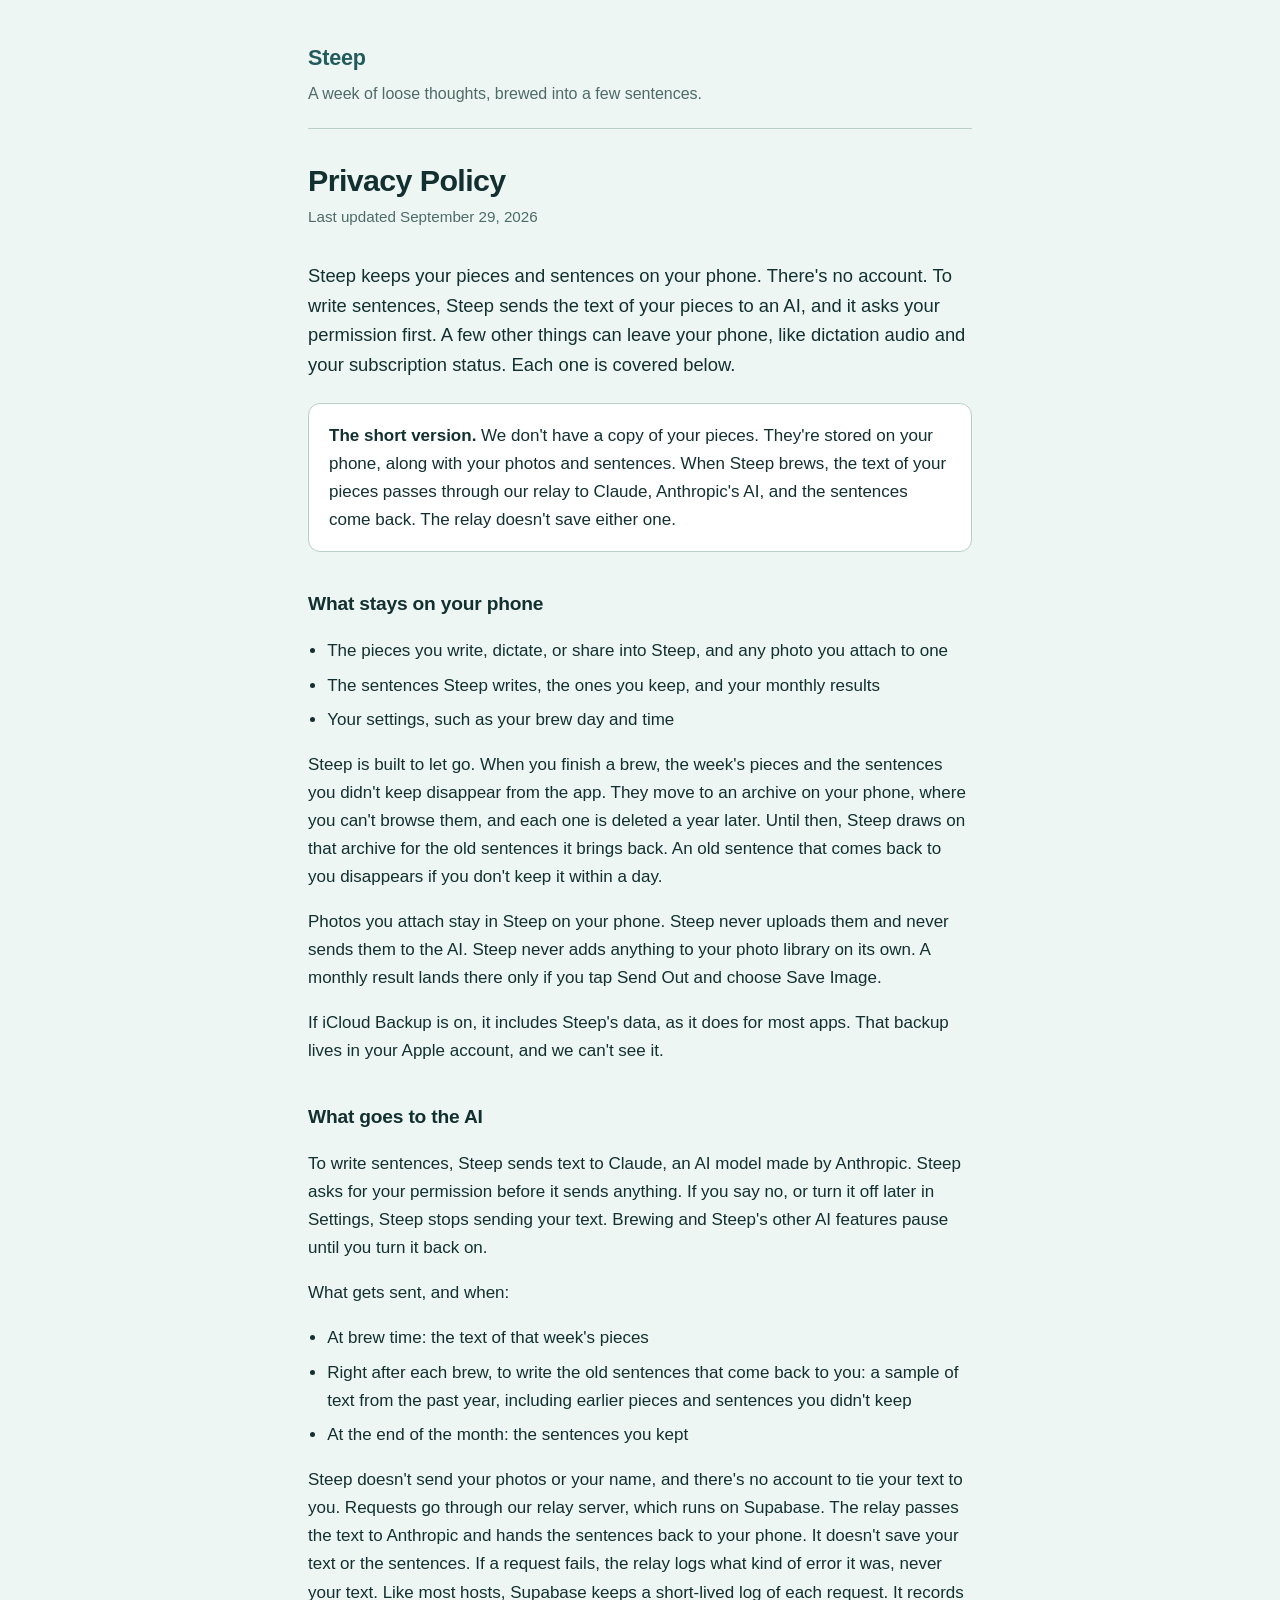
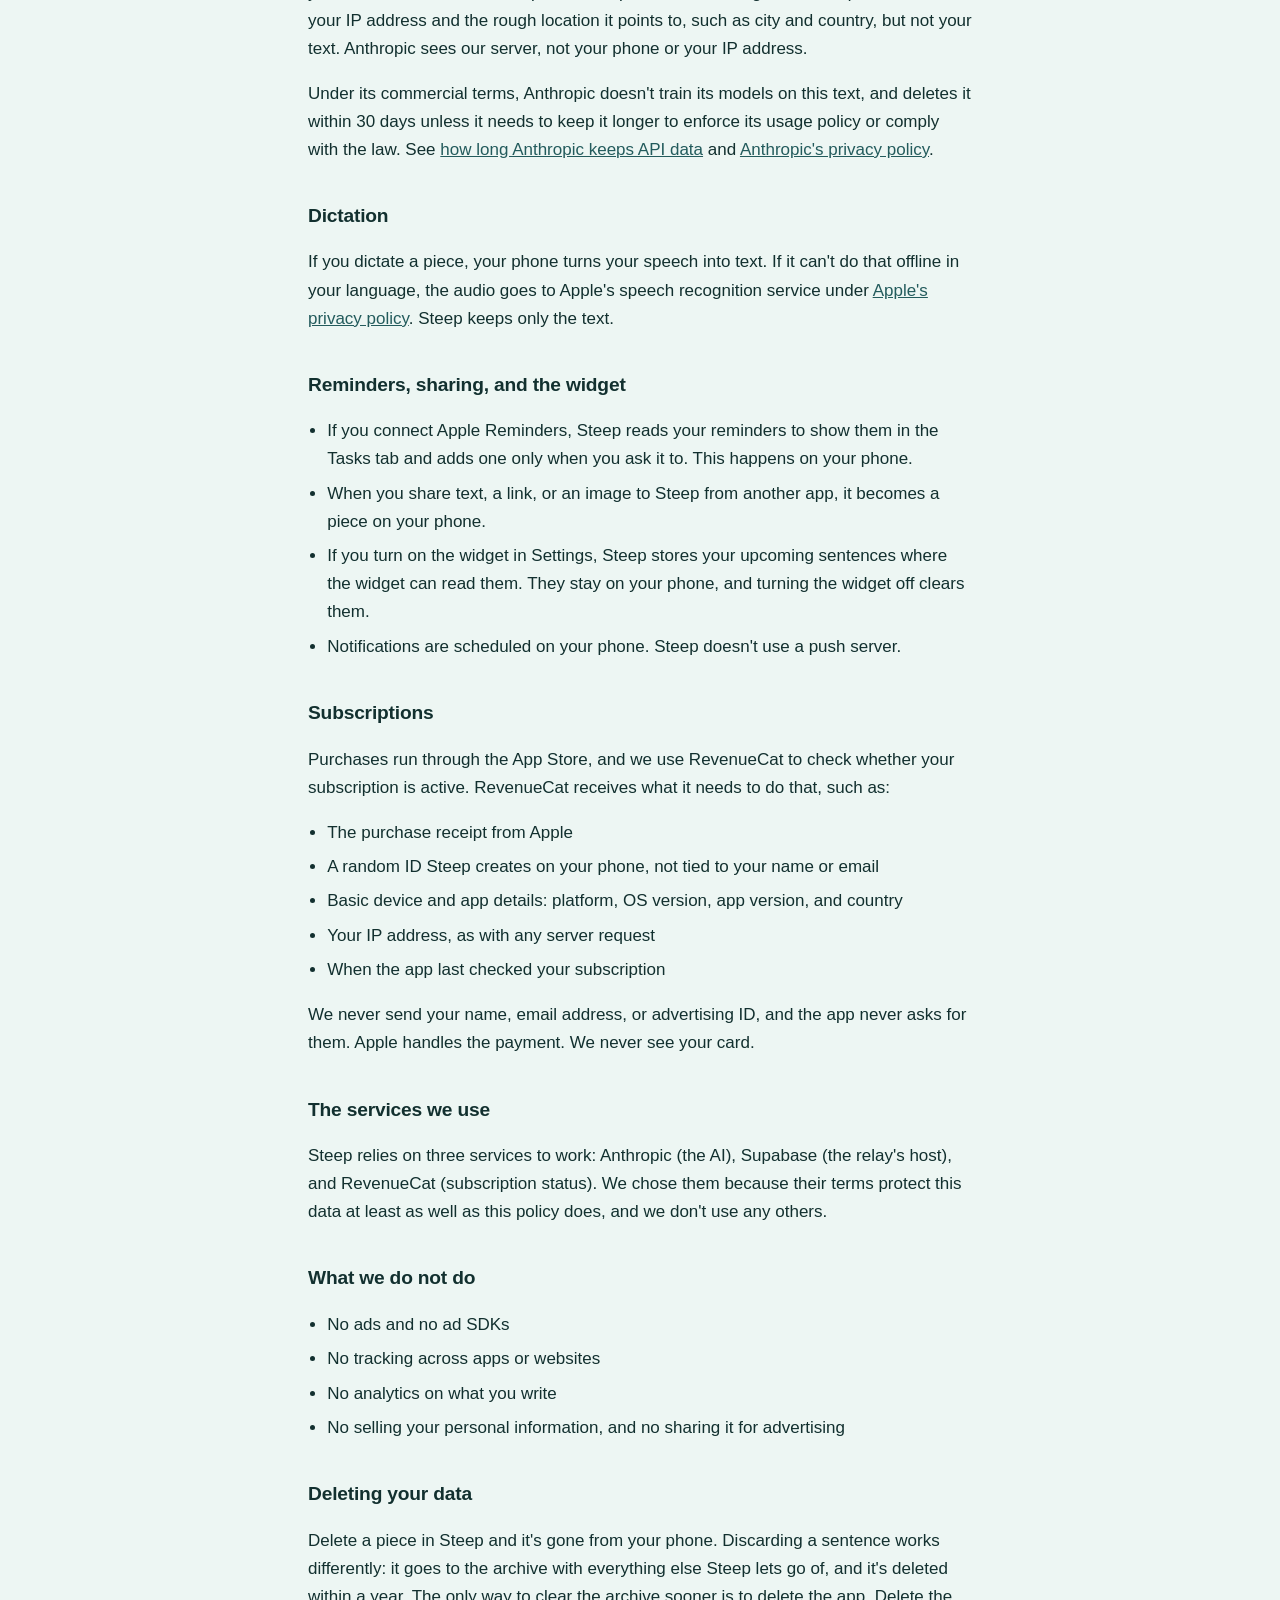
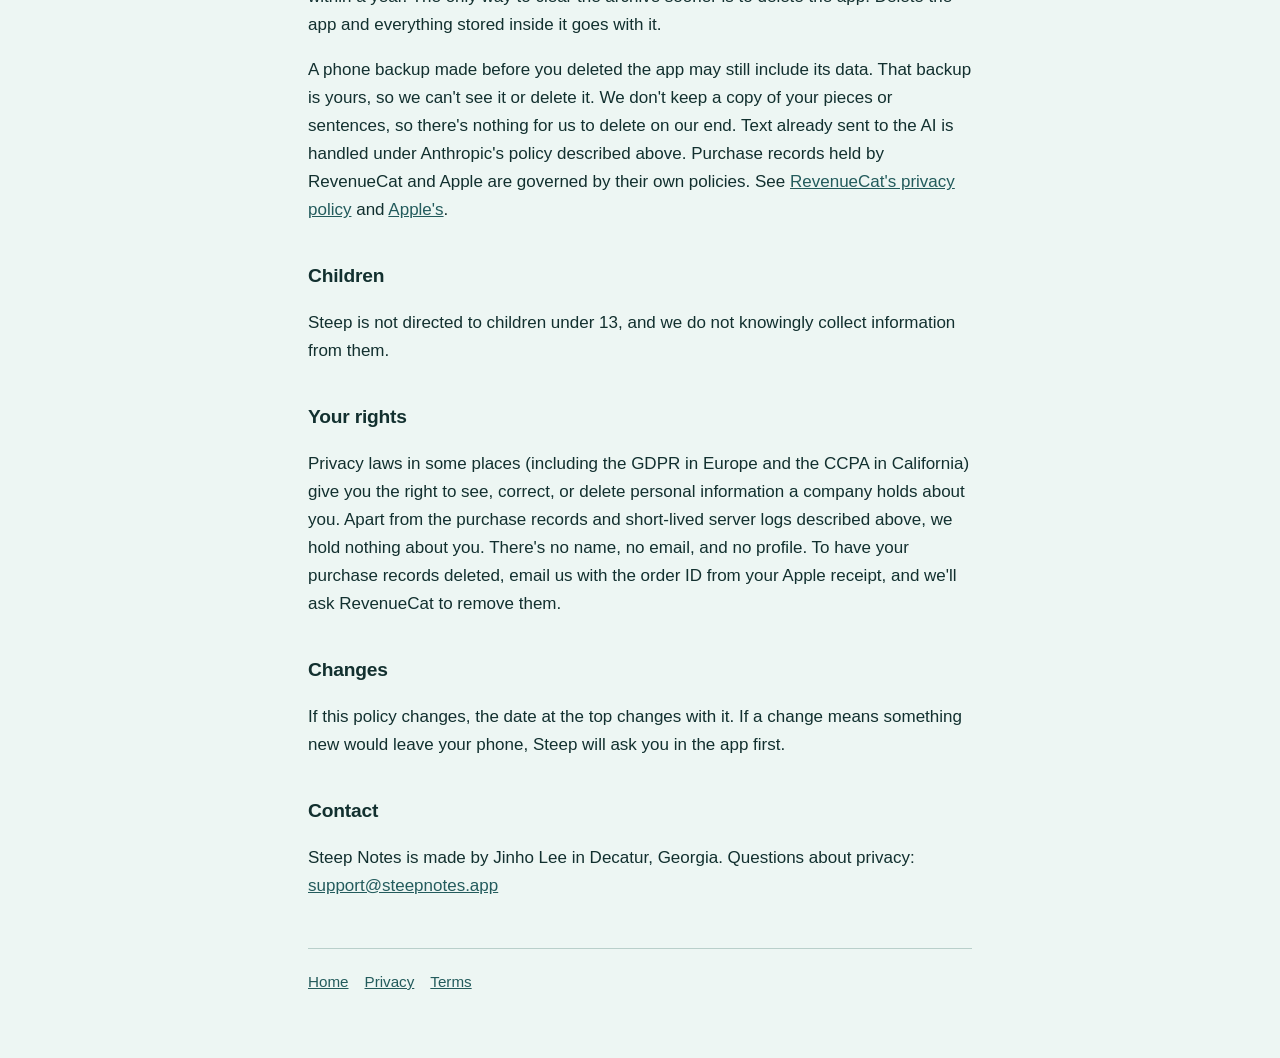
==== privacy.html @ d5cd3963 "Deploy steepnotes.app from steepnotes/web" ====
<!doctype html>
<html lang="en">
  <head>
    <meta charset="utf-8" />
    <meta name="viewport" content="width=device-width, initial-scale=1" />
    <title>Privacy Policy | Steep Notes</title>
    <link rel="stylesheet" href="./style.css" />
  </head>
  <body>
    <div class="wrap">
      <header>
        <a class="brand" href="./">Steep</a>
        <p class="tagline">A week of loose thoughts, brewed into a few sentences.</p>
      </header>

      <h1>Privacy Policy</h1>
      <p class="updated">Last updated September 29, 2026</p>
      <p class="lead">
        Steep keeps your pieces and sentences on your phone. There's no account. To write sentences,
        Steep sends the text of your pieces to an AI, and it asks your permission first. A few other
        things can leave your phone, like dictation audio and your subscription status. Each one is
        covered below.
      </p>

      <div class="card">
        <p>
          <strong>The short version.</strong> We don't have a copy of your pieces. They're stored on your
          phone, along with your photos and sentences. When Steep brews, the text of your pieces passes
          through our relay to Claude, Anthropic's AI, and the sentences come back. The relay doesn't save
          either one.
        </p>
      </div>

      <h2>What stays on your phone</h2>
      <ul>
        <li>The pieces you write, dictate, or share into Steep, and any photo you attach to one</li>
        <li>The sentences Steep writes, the ones you keep, and your monthly results</li>
        <li>Your settings, such as your brew day and time</li>
      </ul>
      <p>
        Steep is built to let go. When you finish a brew, the week's pieces and the sentences you didn't
        keep disappear from the app. They move to an archive on your phone, where you can't browse them,
        and each one is deleted a year later. Until then, Steep draws on that archive for the old
        sentences it brings back. An old sentence that comes back to you disappears if you don't keep it
        within a day.
      </p>
      <p>
        Photos you attach stay in Steep on your phone. Steep never uploads them and never sends them to
        the AI. Steep never adds anything to your photo library on its own. A monthly result lands there
        only if you tap Send Out and choose Save Image.
      </p>
      <p>
        If iCloud Backup is on, it includes Steep's data, as it does for most apps. That backup lives in
        your Apple account, and we can't see it.
      </p>

      <h2>What goes to the AI</h2>
      <p>
        To write sentences, Steep sends text to Claude, an AI model made by Anthropic. Steep asks for your
        permission before it sends anything. If you say no, or turn it off later in Settings, Steep stops
        sending your text. Brewing and Steep's other AI features pause until you turn it back on.
      </p>
      <p>What gets sent, and when:</p>
      <ul>
        <li>At brew time: the text of that week's pieces</li>
        <li>
          Right after each brew, to write the old sentences that come back to you: a sample of text from
          the past year, including earlier pieces and sentences you didn't keep
        </li>
        <li>At the end of the month: the sentences you kept</li>
      </ul>
      <p>
        Steep doesn't send your photos or your name, and there's no account to tie your text to you.
        Requests go through our relay server, which runs on Supabase. The relay passes the text to
        Anthropic and hands the sentences back to your phone. It doesn't save your text or the sentences.
        If a request fails, the relay logs what kind of error it was, never your text. Like most hosts,
        Supabase keeps a short-lived log of each request. It records your IP address and the rough
        location it points to, such as city and country, but not your text. Anthropic sees our server,
        not your phone or your IP address.
      </p>
      <p>
        Under its commercial terms, Anthropic doesn't train its models on this text, and deletes it within
        30 days unless it needs to keep it longer to enforce its usage policy or comply with the law. See
        <a href="https://privacy.claude.com/en/articles/7996866-how-long-do-you-store-my-organization-s-data" target="_blank" rel="noopener noreferrer">how long Anthropic keeps API data</a>
        and <a href="https://www.anthropic.com/legal/privacy" target="_blank" rel="noopener noreferrer">Anthropic's privacy policy</a>.
      </p>

      <h2>Dictation</h2>
      <p>
        If you dictate a piece, your phone turns your speech into text. If it can't do that offline in
        your language, the audio goes to Apple's speech recognition service under
        <a href="https://www.apple.com/legal/privacy/" target="_blank" rel="noopener noreferrer">Apple's privacy policy</a>.
        Steep keeps only the text.
      </p>

      <h2>Reminders, sharing, and the widget</h2>
      <ul>
        <li>
          If you connect Apple Reminders, Steep reads your reminders to show them in the Tasks tab and adds
          one only when you ask it to. This happens on your phone.
        </li>
        <li>When you share text, a link, or an image to Steep from another app, it becomes a piece on your phone.</li>
        <li>
          If you turn on the widget in Settings, Steep stores your upcoming sentences where the widget can
          read them. They stay on your phone, and turning the widget off clears them.
        </li>
        <li>Notifications are scheduled on your phone. Steep doesn't use a push server.</li>
      </ul>

      <h2>Subscriptions</h2>
      <p>
        Purchases run through the App Store, and we use RevenueCat to check whether your subscription is
        active. RevenueCat receives what it needs to do that, such as:
      </p>
      <ul>
        <li>The purchase receipt from Apple</li>
        <li>A random ID Steep creates on your phone, not tied to your name or email</li>
        <li>Basic device and app details: platform, OS version, app version, and country</li>
        <li>Your IP address, as with any server request</li>
        <li>When the app last checked your subscription</li>
      </ul>
      <p>
        We never send your name, email address, or advertising ID, and the app never asks for them. Apple
        handles the payment. We never see your card.
      </p>

      <h2>The services we use</h2>
      <p>
        Steep relies on three services to work: Anthropic (the AI), Supabase (the relay's host), and
        RevenueCat (subscription status). We chose them because their terms protect this data at least
        as well as this policy does, and we don't use any others.
      </p>

      <h2>What we do not do</h2>
      <ul>
        <li>No ads and no ad SDKs</li>
        <li>No tracking across apps or websites</li>
        <li>No analytics on what you write</li>
        <li>No selling your personal information, and no sharing it for advertising</li>
      </ul>

      <h2>Deleting your data</h2>
      <p>
        Delete a piece in Steep and it's gone from your phone. Discarding a sentence works differently: it
        goes to the archive with everything else Steep lets go of, and it's deleted within a year. The only
        way to clear the archive sooner is to delete the app. Delete the app and everything stored inside
        it goes with it.
      </p>
      <p>
        A phone backup made before you deleted the app may still include its data. That backup is yours,
        so we can't see it or delete it. We don't keep a copy of your pieces or sentences, so there's
        nothing for us to delete on our end. Text already sent to the AI is handled under Anthropic's
        policy described above. Purchase records held by RevenueCat and Apple are governed by their own
        policies. See
        <a href="https://www.revenuecat.com/privacy/" target="_blank" rel="noopener noreferrer">RevenueCat's privacy policy</a>
        and <a href="https://www.apple.com/legal/privacy/" target="_blank" rel="noopener noreferrer">Apple's</a>.
      </p>

      <h2>Children</h2>
      <p>
        Steep is not directed to children under 13, and we do not knowingly collect information from
        them.
      </p>

      <h2>Your rights</h2>
      <p>
        Privacy laws in some places (including the GDPR in Europe and the CCPA in California) give you
        the right to see, correct, or delete personal information a company holds about you. Apart from
        the purchase records and short-lived server logs described above, we hold nothing about you.
        There's no name, no email, and no profile. To have your purchase records deleted, email us with
        the order ID from your Apple receipt, and we'll ask RevenueCat to remove them.
      </p>

      <h2>Changes</h2>
      <p>
        If this policy changes, the date at the top changes with it. If a change means something new
        would leave your phone, Steep will ask you in the app first.
      </p>

      <h2>Contact</h2>
      <p>
        Steep Notes is made by Jinho Lee in Decatur, Georgia. Questions about privacy:
        <a href="mailto:support@steepnotes.app">support@steepnotes.app</a>
      </p>

      <footer>
        <a href="./">Home</a><a href="./privacy.html">Privacy</a><a href="./terms.html">Terms</a>
      </footer>
    </div>
  </body>
</html>
---- style.css ----
/* steepnotes.app: 정적 사이트 한 벌의 스타일.
   앱의 steep 스킨(src/design/skins/steep.ts)과 같은 계열(밝은 틸 바탕, 깊은 틸, 잉크)이지만 **사본이다**:
   웹은 스킨 계약의 소비자가 아니고, 여기 값을 바꿔도 앱은 안 바뀐다. 앱 스킨을 갈면 이 파일은 손으로 맞춘다. */

:root {
  --paper: #edf6f3;
  --surface: #ffffff;
  --ink: #12302f;
  --muted: #4e6b68;
  --line: #b9cfca;
  --accent: #235b5c;
}

@media (prefers-color-scheme: dark) {
  :root {
    --paper: #123a3b;
    --surface: #1b4a4b;
    --ink: #f3f9f7;
    --muted: #b4d3cc;
    --line: #3f7a78;
    --accent: #b4d3cc;
  }
}

* {
  box-sizing: border-box;
}

body {
  margin: 0;
  padding: 0;
  background: var(--paper);
  color: var(--ink);
  font: 17px/1.65 -apple-system, BlinkMacSystemFont, 'Segoe UI', Roboto, Helvetica, Arial, sans-serif;
  -webkit-text-size-adjust: 100%;
  word-break: keep-all;
}

.wrap {
  max-width: 44rem;
  margin: 0 auto;
  padding: 2.5rem 1.25rem 4rem;
}

header {
  border-bottom: 1px solid var(--line);
  padding-bottom: 1.25rem;
  margin-bottom: 2rem;
}

.brand {
  display: inline-block;
  font-size: 1.35rem;
  font-weight: 700;
  color: var(--accent);
  text-decoration: none;
  letter-spacing: -0.01em;
}

.tagline {
  margin: 0.35rem 0 0;
  color: var(--muted);
  font-size: 1rem;
}

h1 {
  font-size: 1.9rem;
  line-height: 1.25;
  letter-spacing: -0.02em;
  margin: 0 0 0.35rem;
  text-wrap: balance;
}

h2 {
  font-size: 1.2rem;
  margin: 2.25rem 0 0.6rem;
  letter-spacing: -0.01em;
}

.updated {
  color: var(--muted);
  font-size: 0.95rem;
  margin: 0 0 2rem;
}

ul {
  padding-left: 1.2rem;
}

li {
  margin-bottom: 0.4rem;
}

a {
  color: var(--accent);
}

strong {
  font-weight: 650;
}

.lead {
  font-size: 1.15rem;
  line-height: 1.6;
}

.card {
  background: var(--surface);
  border: 1px solid var(--line);
  border-radius: 12px;
  padding: 1.1rem 1.25rem;
  margin: 1.5rem 0;
}

.card p:first-child {
  margin-top: 0;
}

.card p:last-child {
  margin-bottom: 0;
}

footer {
  border-top: 1px solid var(--line);
  margin-top: 3rem;
  padding-top: 1.25rem;
  color: var(--muted);
  font-size: 0.95rem;
}

footer a {
  margin-right: 1rem;
  white-space: nowrap;
}

.fineprint {
  margin-top: 2.5rem;
  color: var(--muted);
  font-size: 0.9rem;
  line-height: 1.55;
}
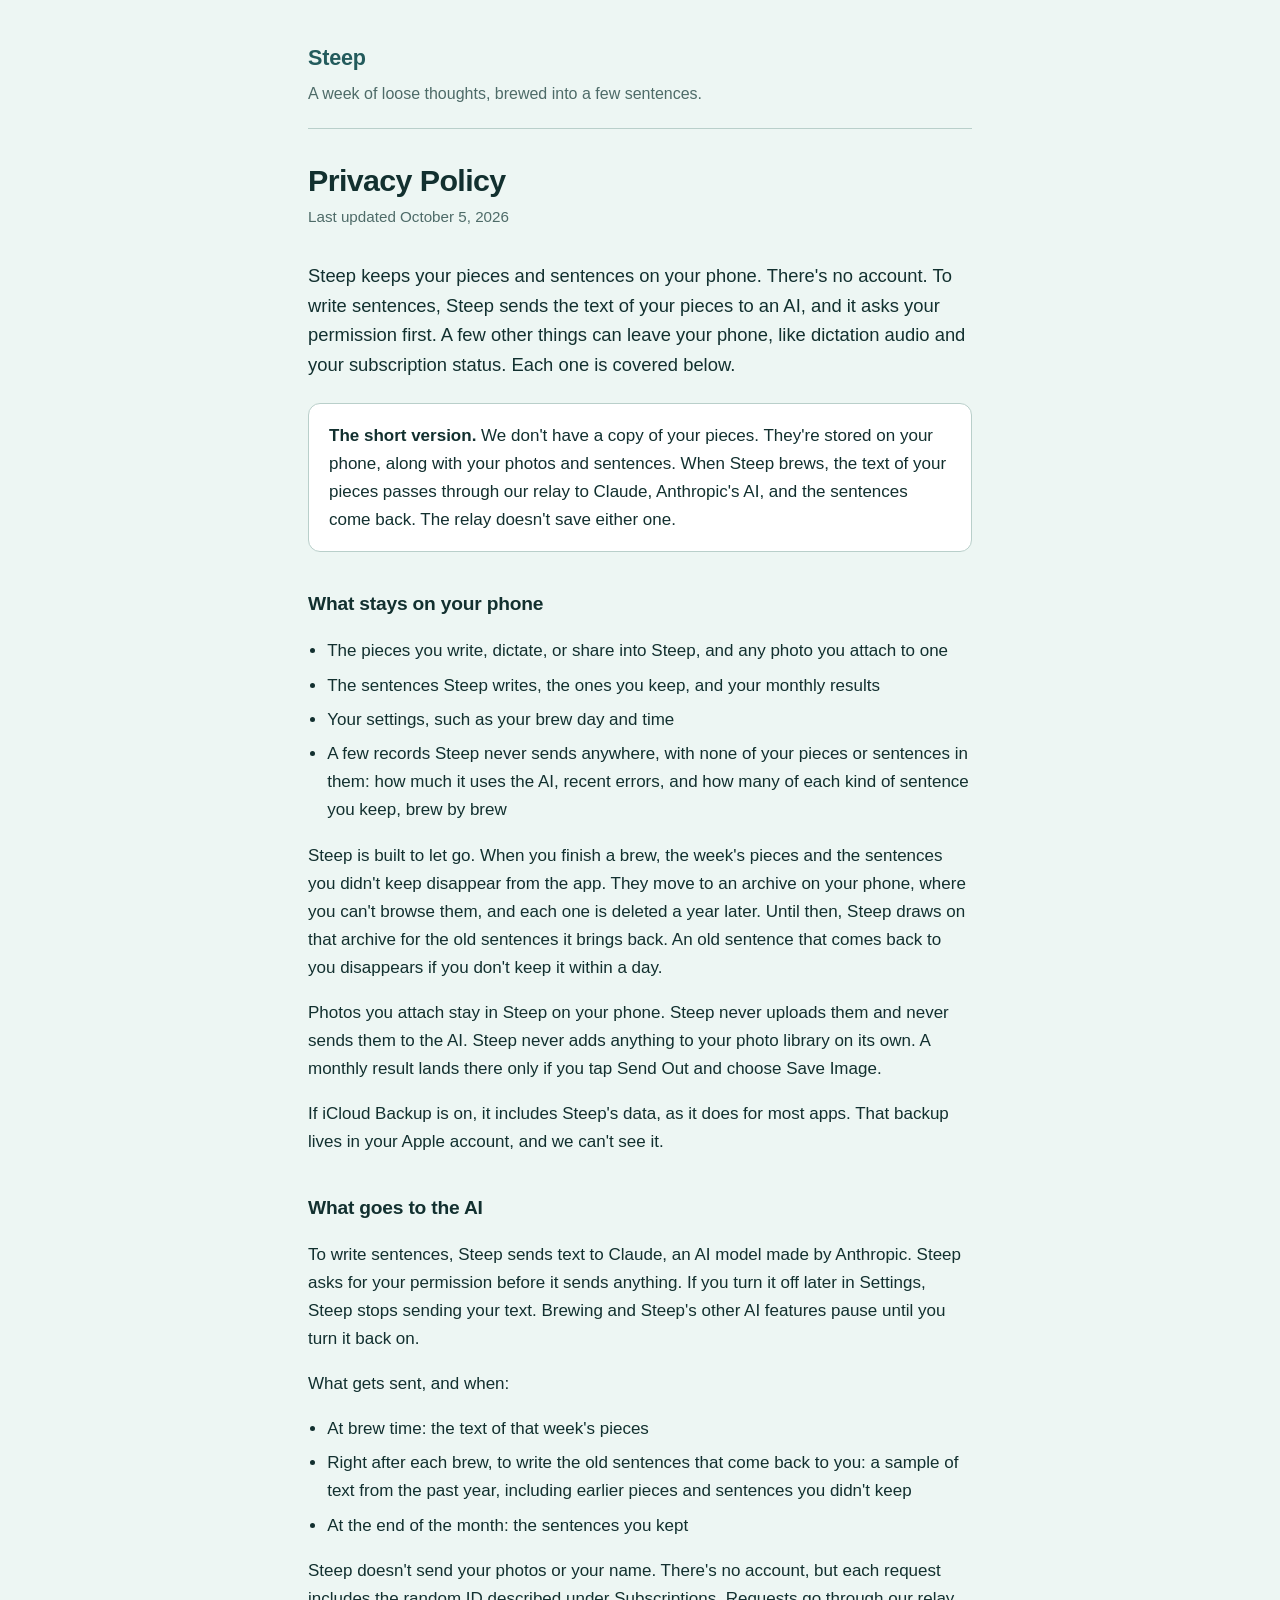
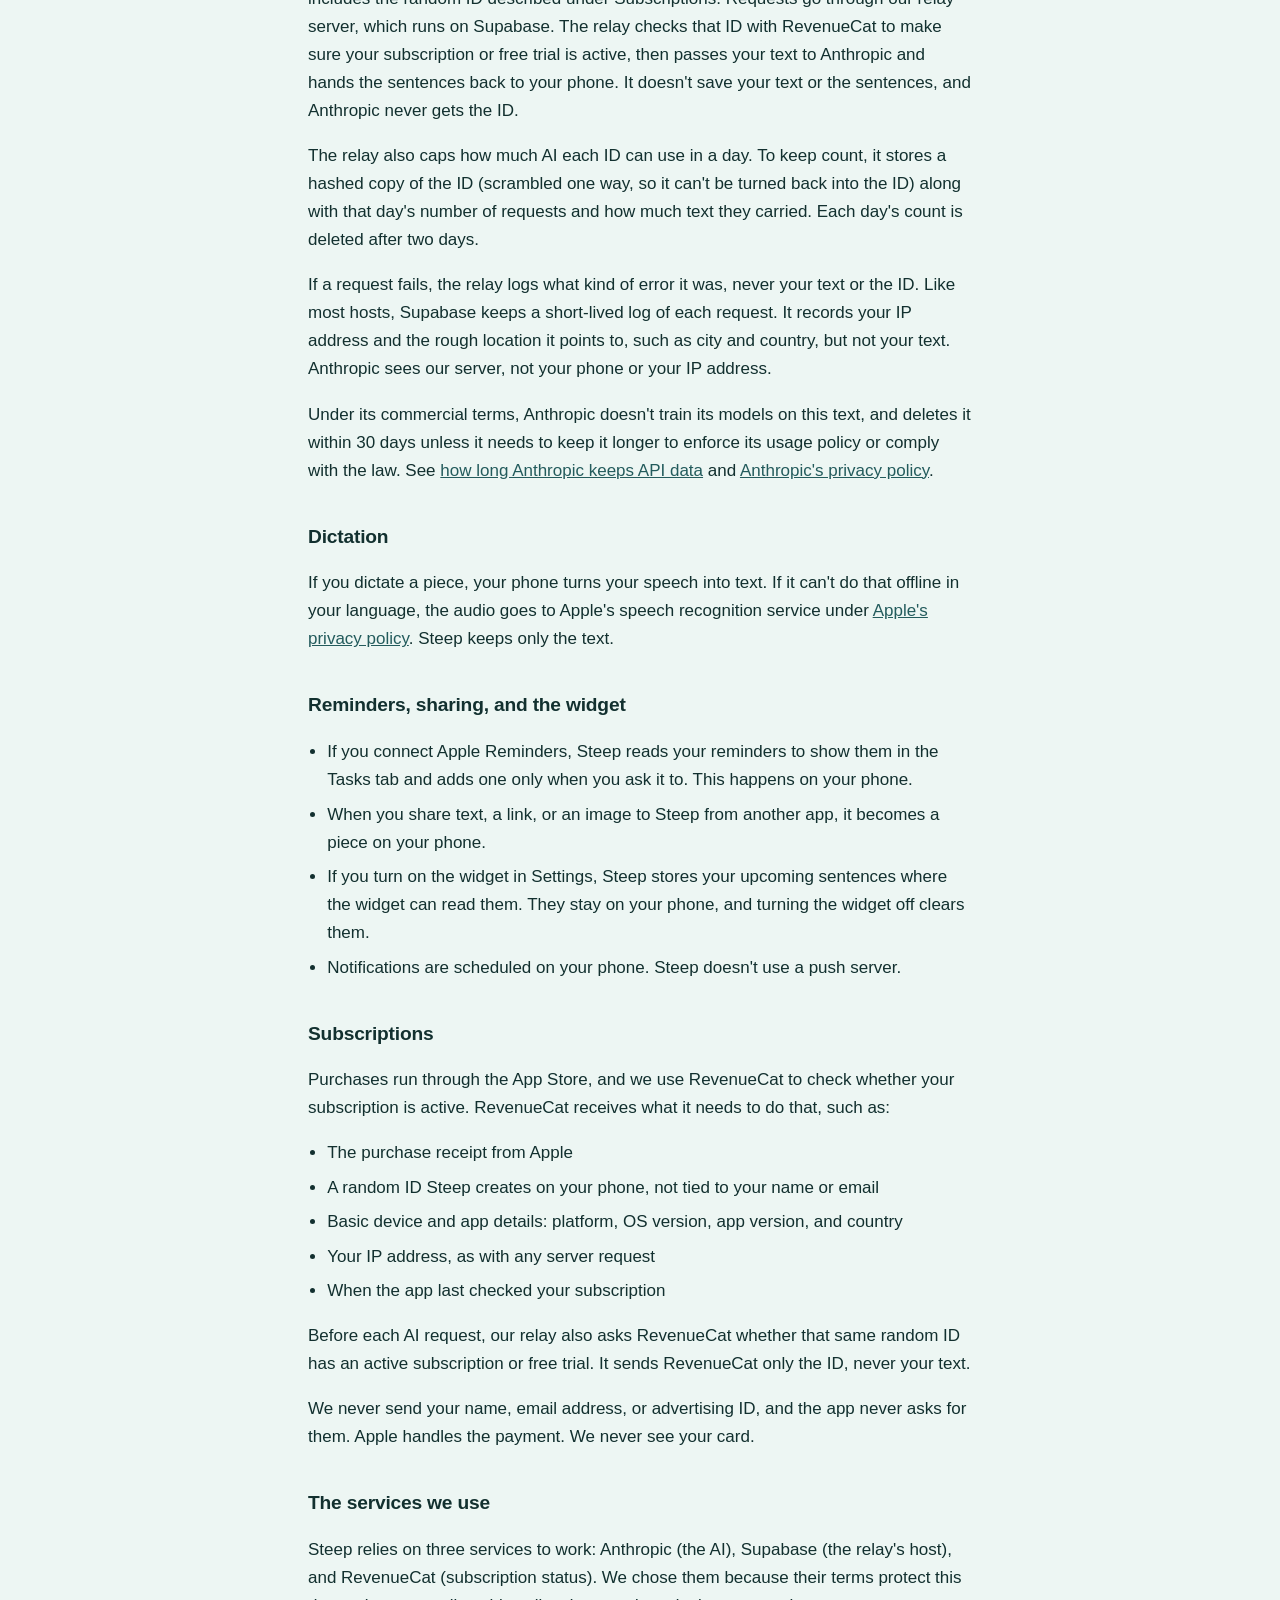
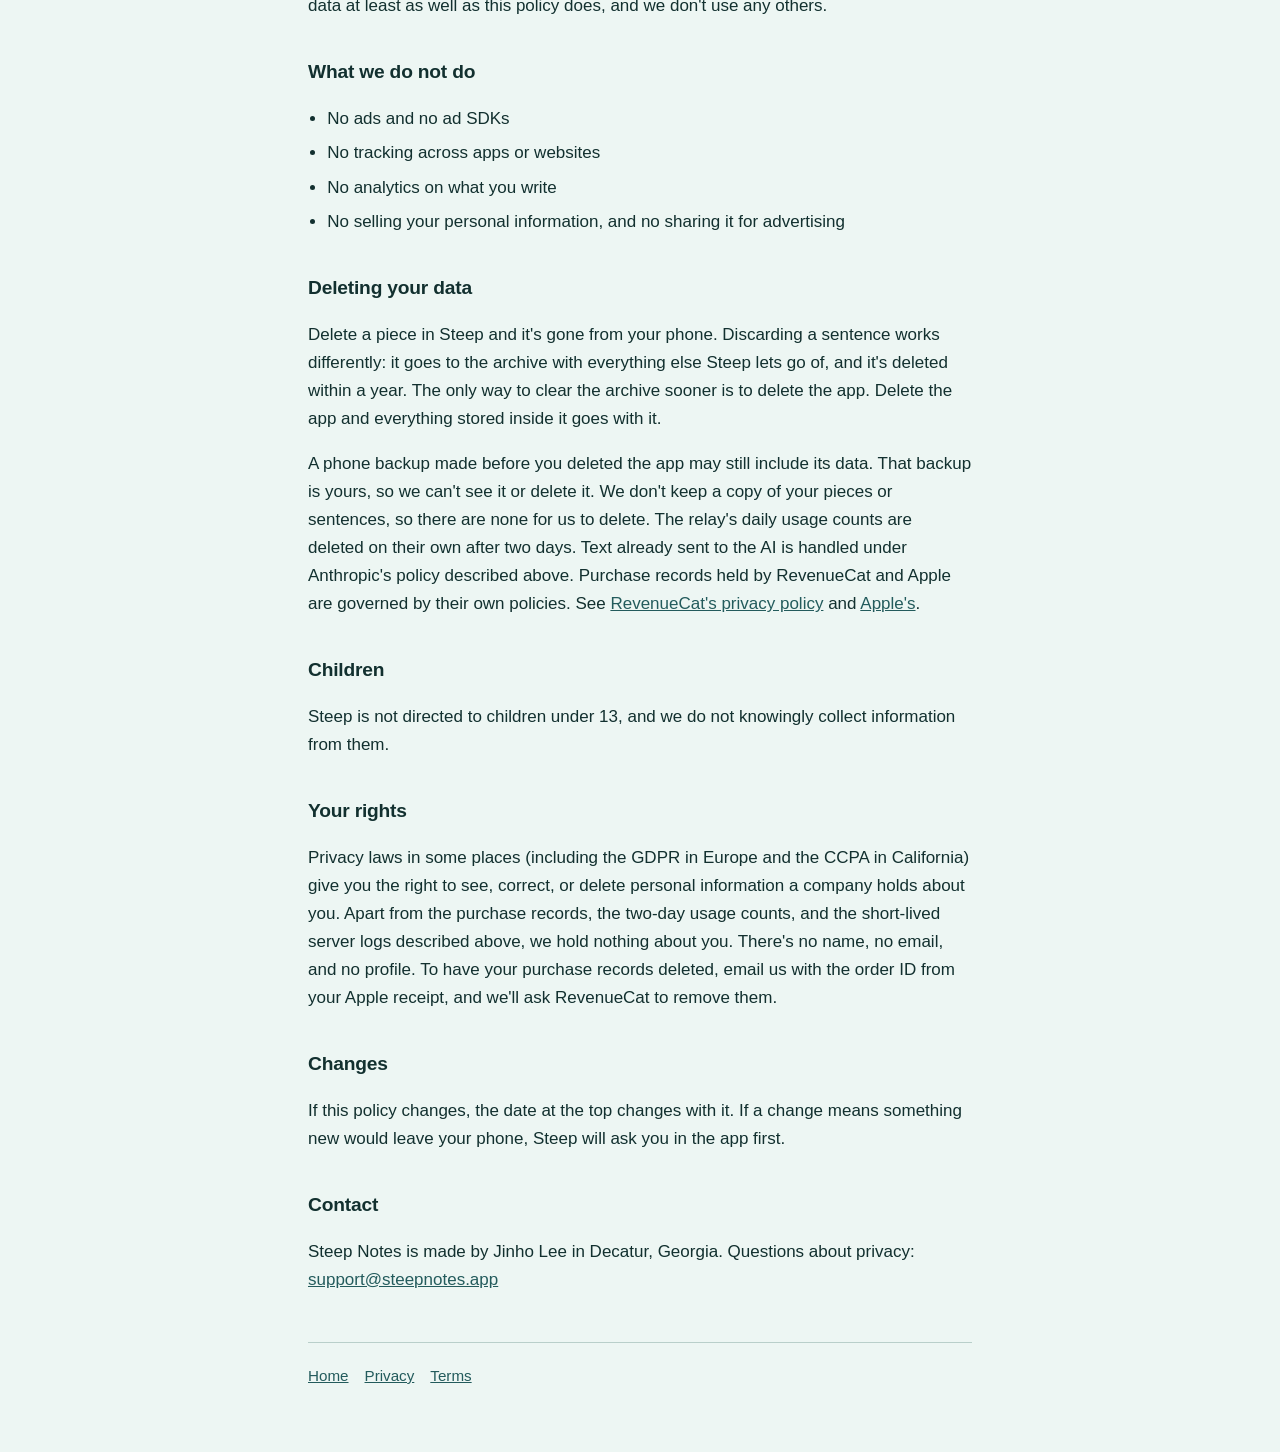
==== commit 09647001: "Deploy steepnotes.app from steepnotes/web" ====
--- a/privacy.html
+++ b/privacy.html
@@ -14,7 +14,7 @@
       </header>
 
       <h1>Privacy Policy</h1>
-      <p class="updated">Last updated September 29, 2026</p>
+      <p class="updated">Last updated October 5, 2026</p>
       <p class="lead">
         Steep keeps your pieces and sentences on your phone. There's no account. To write sentences,
         Steep sends the text of your pieces to an AI, and it asks your permission first. A few other
@@ -36,6 +36,10 @@
         <li>The pieces you write, dictate, or share into Steep, and any photo you attach to one</li>
         <li>The sentences Steep writes, the ones you keep, and your monthly results</li>
         <li>Your settings, such as your brew day and time</li>
+        <li>
+          A few records Steep never sends anywhere, with none of your pieces or sentences in them: how much it
+          uses the AI, recent errors, and how many of each kind of sentence you keep, brew by brew
+        </li>
       </ul>
       <p>
         Steep is built to let go. When you finish a brew, the week's pieces and the sentences you didn't
@@ -57,8 +61,8 @@
       <h2>What goes to the AI</h2>
       <p>
         To write sentences, Steep sends text to Claude, an AI model made by Anthropic. Steep asks for your
-        permission before it sends anything. If you say no, or turn it off later in Settings, Steep stops
-        sending your text. Brewing and Steep's other AI features pause until you turn it back on.
+        permission before it sends anything. If you turn it off later in Settings, Steep stops sending
+        your text. Brewing and Steep's other AI features pause until you turn it back on.
       </p>
       <p>What gets sent, and when:</p>
       <ul>
@@ -70,11 +74,20 @@
         <li>At the end of the month: the sentences you kept</li>
       </ul>
       <p>
-        Steep doesn't send your photos or your name, and there's no account to tie your text to you.
-        Requests go through our relay server, which runs on Supabase. The relay passes the text to
-        Anthropic and hands the sentences back to your phone. It doesn't save your text or the sentences.
-        If a request fails, the relay logs what kind of error it was, never your text. Like most hosts,
-        Supabase keeps a short-lived log of each request. It records your IP address and the rough
+        Steep doesn't send your photos or your name. There's no account, but each request includes the
+        random ID described under Subscriptions. Requests go through our relay server, which runs on
+        Supabase. The relay checks that ID with RevenueCat to make sure your subscription or free trial is
+        active, then passes your text to Anthropic and hands the sentences back to your phone. It doesn't
+        save your text or the sentences, and Anthropic never gets the ID.
+      </p>
+      <p>
+        The relay also caps how much AI each ID can use in a day. To keep count, it stores a hashed copy
+        of the ID (scrambled one way, so it can't be turned back into the ID) along with that day's number
+        of requests and how much text they carried. Each day's count is deleted after two days.
+      </p>
+      <p>
+        If a request fails, the relay logs what kind of error it was, never your text or the ID. Like most
+        hosts, Supabase keeps a short-lived log of each request. It records your IP address and the rough
         location it points to, such as city and country, but not your text. Anthropic sees our server,
         not your phone or your IP address.
       </p>
@@ -120,6 +133,10 @@
         <li>When the app last checked your subscription</li>
       </ul>
       <p>
+        Before each AI request, our relay also asks RevenueCat whether that same random ID has an active
+        subscription or free trial. It sends RevenueCat only the ID, never your text.
+      </p>
+      <p>
         We never send your name, email address, or advertising ID, and the app never asks for them. Apple
         handles the payment. We never see your card.
       </p>
@@ -148,8 +165,9 @@
       </p>
       <p>
         A phone backup made before you deleted the app may still include its data. That backup is yours,
-        so we can't see it or delete it. We don't keep a copy of your pieces or sentences, so there's
-        nothing for us to delete on our end. Text already sent to the AI is handled under Anthropic's
+        so we can't see it or delete it. We don't keep a copy of your pieces or sentences, so there are
+        none for us to delete. The relay's daily usage counts are deleted on their own after two days.
+        Text already sent to the AI is handled under Anthropic's
         policy described above. Purchase records held by RevenueCat and Apple are governed by their own
         policies. See
         <a href="https://www.revenuecat.com/privacy/" target="_blank" rel="noopener noreferrer">RevenueCat's privacy policy</a>
@@ -166,7 +184,8 @@
       <p>
         Privacy laws in some places (including the GDPR in Europe and the CCPA in California) give you
         the right to see, correct, or delete personal information a company holds about you. Apart from
-        the purchase records and short-lived server logs described above, we hold nothing about you.
+        the purchase records, the two-day usage counts, and the short-lived server logs described above,
+        we hold nothing about you.
         There's no name, no email, and no profile. To have your purchase records deleted, email us with
         the order ID from your Apple receipt, and we'll ask RevenueCat to remove them.
       </p>
